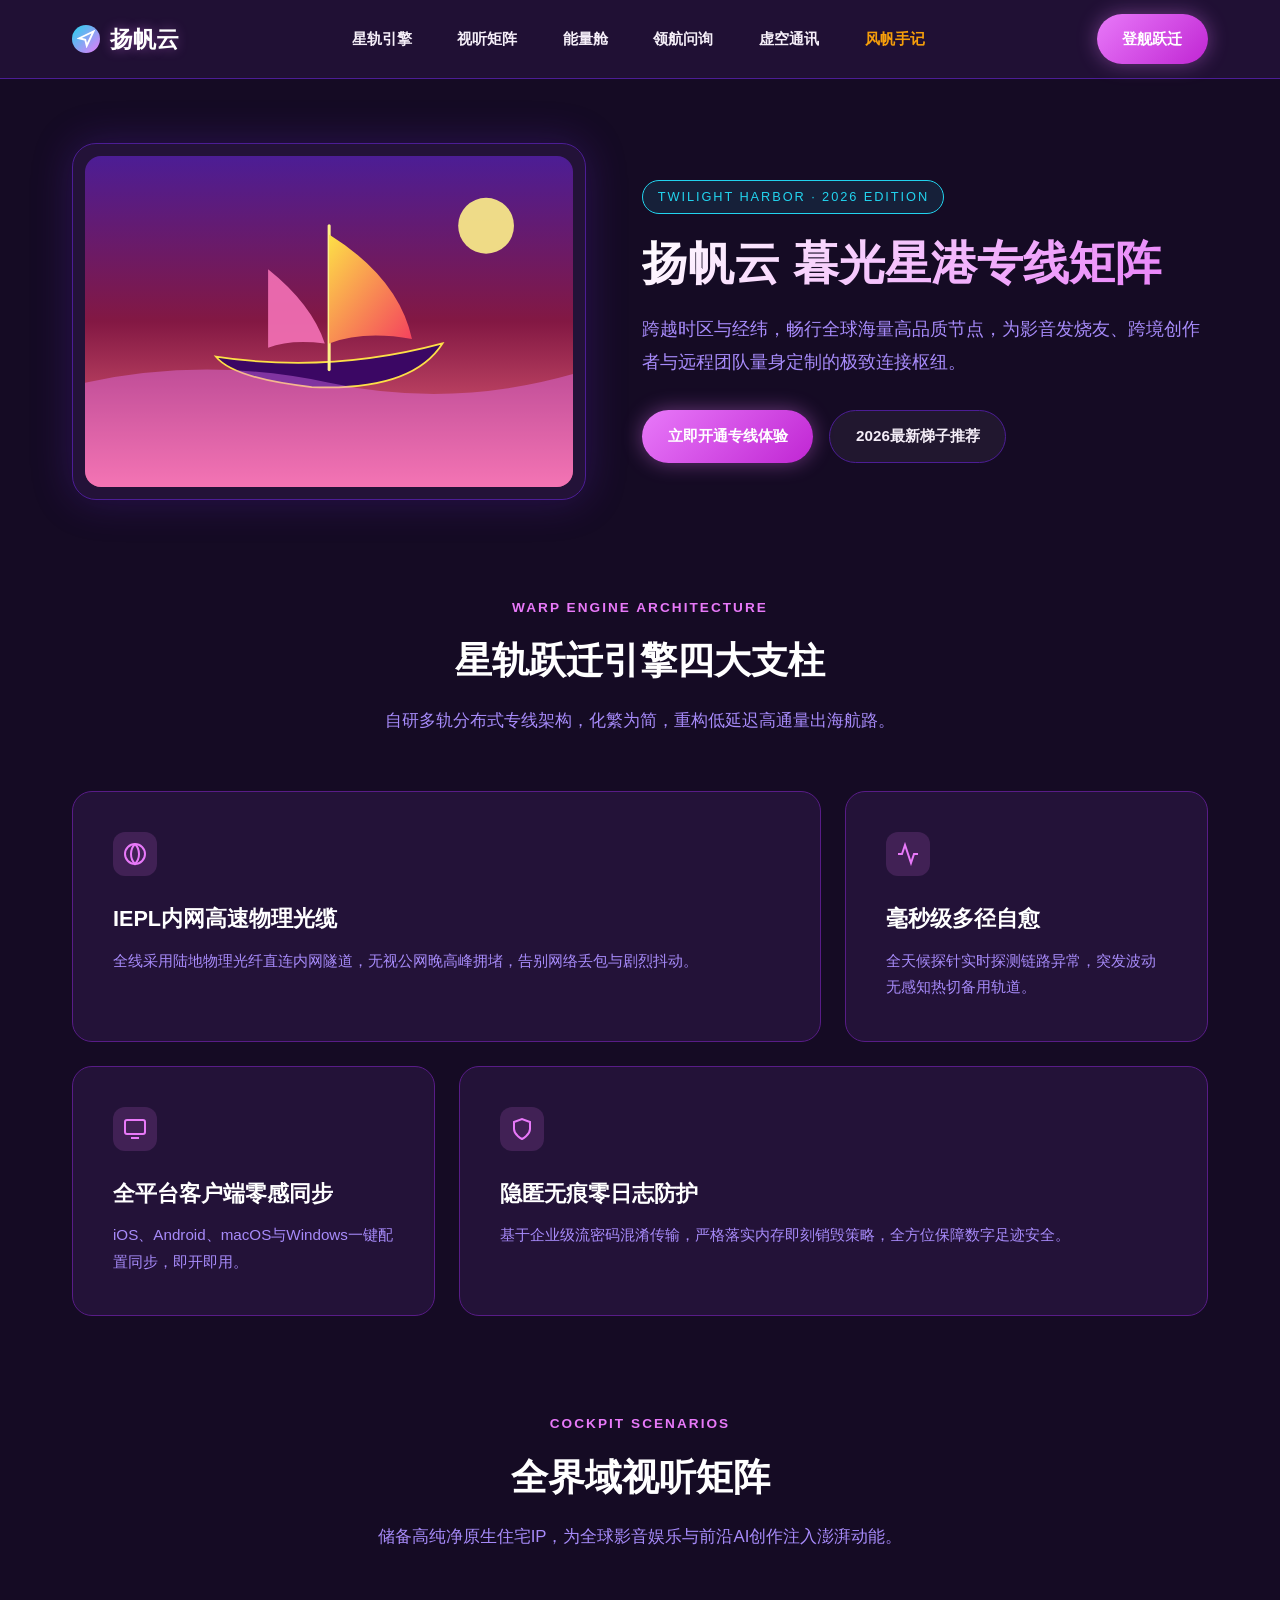
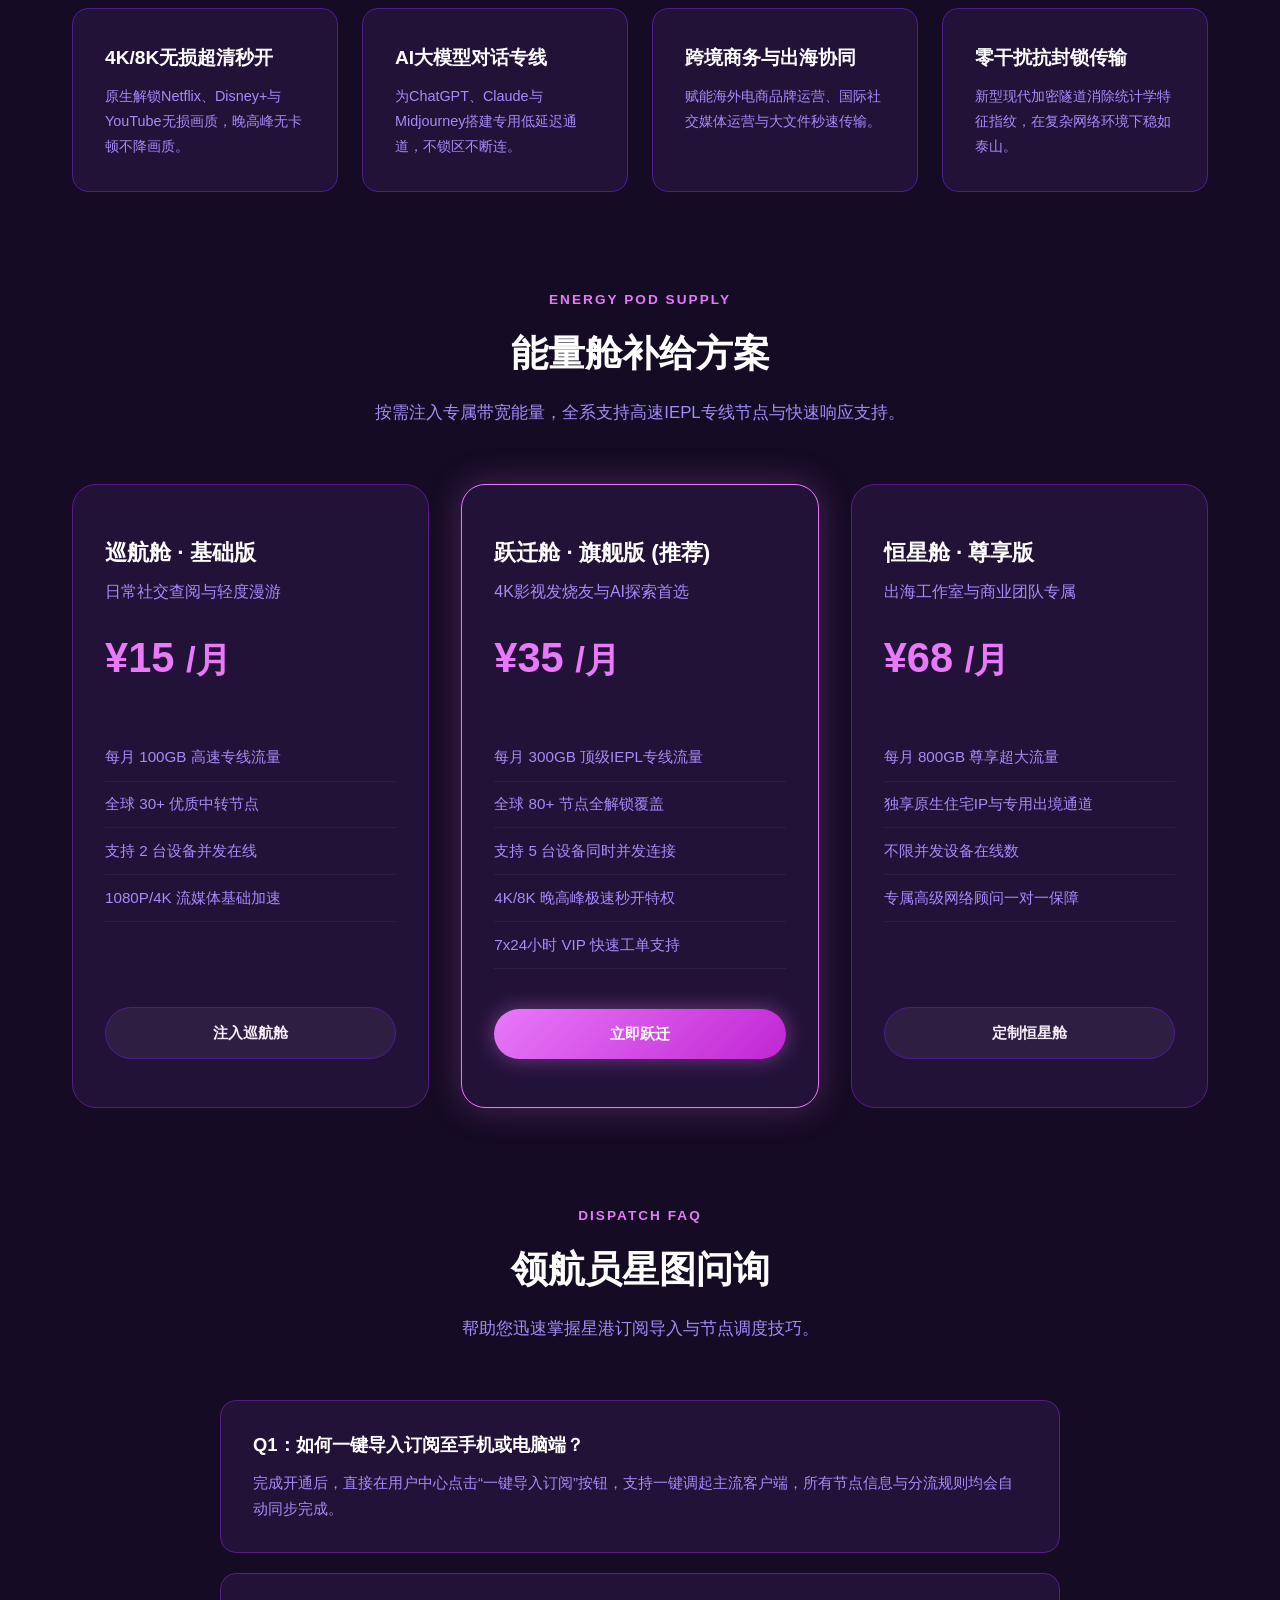
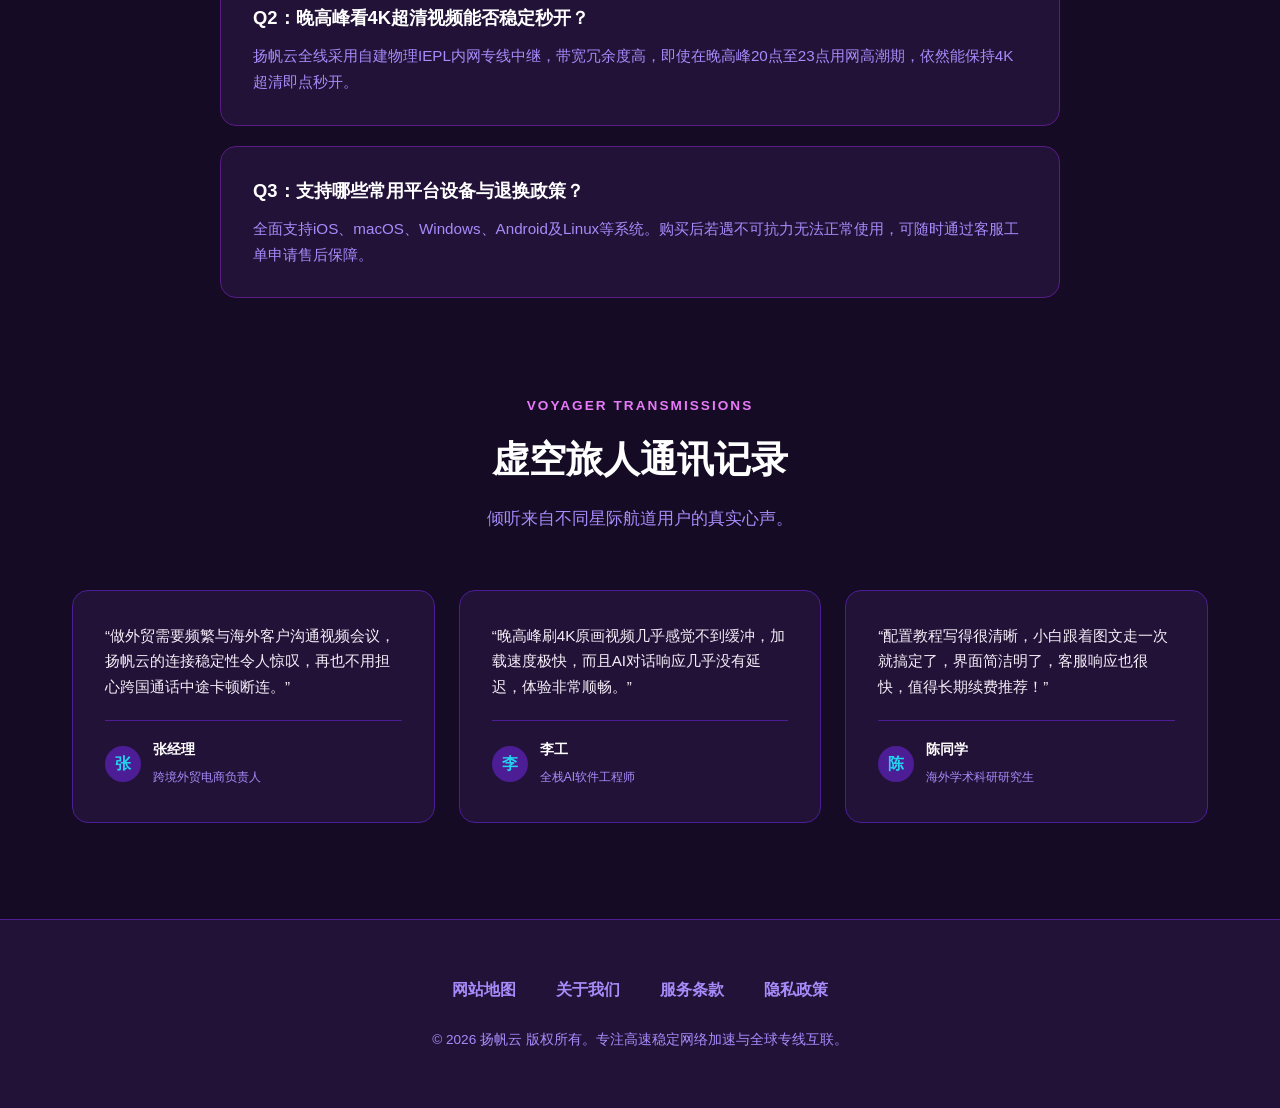
==== index.html @ 1bbfc643 "Deploy yangfanyunjc.mom landing page with unique design style" ====
<!DOCTYPE html>
<html lang="zh-CN">
<head>
  <meta charset="UTF-8">
  <meta name="viewport" content="width=device-width, initial-scale=1.0">
  <title>扬帆云官网 - 暮光星港高速IEPL专线机场推荐与网络加速服务</title>
  <meta name="description" content="扬帆云专业提供高速IEPL内网专线网络加速服务，晚高峰4K秒开不卡顿，BGP三网中转节点极速秒开，流媒体与AI工具原生解锁，便宜好用机场推荐。">
  <meta name="keywords" content="扬帆云,扬帆云官网,网络加速,极速秒开,机场推荐,IEPL专线,4K秒开,流媒体解锁,外贸网络专线">
  <link rel="canonical" href="https://yangfanyunjc.mom/">
  <meta property="og:title" content="扬帆云官网 - 暮光星港高速IEPL专线机场推荐">
  <meta property="og:description" content="扬帆云全线采用企业级BGP与IEPL内网专线，晚高峰极速秒开，4K无损播放。">
  <meta property="og:image" content="https://yangfanyunjc.mom/og-preview.svg">
  <meta property="og:url" content="https://yangfanyunjc.mom/">
  <meta property="og:type" content="website">
  <link rel="stylesheet" href="style.css">
  <script type="application/ld+json">
  {
    "@context": "https://schema.org",
    "@type": "Product",
    "name": "扬帆云",
    "brand": {
      "@type": "Brand",
      "name": "扬帆云"
    },
    "description": "扬帆云高速IEPL专线与BGP网络加速中继服务，支持4K秒开流媒体与智能全平台客户端。",
    "offers": {
      "@type": "AggregateOffer",
      "priceCurrency": "CNY",
      "lowPrice": "15.00",
      "highPrice": "68.00",
      "offerCount": "3"
    }
  }
  </script>
</head>
<body>
  <header class="site-header">
    <div class="nav-container">
      <a href="index.html" class="brand-logo" aria-label="扬帆云首页">
        <span class="logo-orb">
          <svg width="18" height="18" viewBox="0 0 24 24" fill="none" stroke="#FFF" stroke-width="2.5"><polygon points="3 11 22 2 13 21 11 13 3 11"/></svg>
        </span>
        <span>扬帆云</span>
      </a>
      <nav class="nav-links" aria-label="全站导航">
        <a href="#warp">星轨引擎</a>
        <a href="#matrix">视听矩阵</a>
        <a href="#pods">能量舱</a>
        <a href="#faq">领航问询</a>
        <a href="#comm">虚空通讯</a>
        <a href="windward-notes.html" class="nav-hub-link">风帆手记</a>
      </nav>
      <div class="nav-cta">
        <a href="https://ww012.twilightaff.com/#/?code=A56DH1Af" class="btn btn-primary" rel="nofollow" target="_blank">登舰跃迁</a>
      </div>
    </div>
  </header>

  <main>
    <!-- Reverse Split Hero (Left: Celestial Airship Canvas, Right: Space-Age Copy) -->
    <section class="hero-celestial">
      <div class="hero-canvas-box">
        <svg viewBox="0 0 560 380" fill="none" xmlns="http://www.w3.org/2000/svg" class="hero-illus" role="img" aria-label="扬帆云暮光紫霞飞空风帆船图">
  <defs>
    <linearGradient id="twilightSky3" x1="0" y1="0" x2="0" y2="1"><stop offset="0%" stop-color="#4C1D95"/><stop offset="50%" stop-color="#831843"/><stop offset="100%" stop-color="#FB7185"/></linearGradient>
    <linearGradient id="glowSail3" x1="0" y1="0" x2="1" y2="1"><stop offset="0%" stop-color="#FDE047"/><stop offset="100%" stop-color="#F43F5E"/></linearGradient>
  </defs>
  <rect width="560" height="380" fill="url(#twilightSky3)"/>
  <circle cx="460" cy="80" r="32" fill="#FEF08A" opacity="0.9"/>
  <g class="sky-schooner-float3">
    <path d="M150 230 Q280 250 410 215 Q375 270 260 265 Q170 255 150 230 Z" fill="#3B0764" stroke="#FDE047" stroke-width="2"/>
    <line x1="280" y1="80" x2="280" y2="245" stroke="#FEF08A" stroke-width="3.5" stroke-linecap="round"/>
    <path d="M280 90 Q360 140 375 210 Q320 200 280 215 Z" fill="url(#glowSail3)"/>
    <path d="M210 130 Q260 170 275 215 Q235 210 210 220 Z" fill="#F472B6" opacity="0.9"/>
  </g>
  <path class="wave-mid" d="M0 260 Q140 230 280 260 T560 250 L560 380 L0 380 Z" fill="#E879F9" opacity="0.4"/>
</svg>
      </div>
      <div class="hero-copy-block">
        <span class="sky-badge">TWILIGHT HARBOR · 2026 EDITION</span>
        <h1>扬帆云 暮光星港专线矩阵</h1>
        <p>跨越时区与经纬，畅行全球海量高品质节点，为影音发烧友、跨境创作者与远程团队量身定制的极致连接枢纽。</p>
        <div class="hero-cta-wrap">
          <a href="https://ww012.twilightaff.com/#/?code=A56DH1Af" class="btn btn-primary" rel="nofollow" target="_blank">立即开通专线体验</a>
          <a href="https://tizilab.net/paihang/" class="btn btn-secondary" target="_blank">2026最新梯子推荐</a>
        </div>
      </div>
    </section>

    <!-- Section 1: Asymmetric Bento Grid -->
    <section id="warp" class="celestial-section">
      <div class="celestial-header">
        <span class="celestial-tag">WARP ENGINE ARCHITECTURE</span>
        <h2>星轨跃迁引擎四大支柱</h2>
        <p>自研多轨分布式专线架构，化繁为简，重构低延迟高通量出海航路。</p>
      </div>
      <div class="bento-grid">
        <div class="bento-card wide">
          <div class="bento-icon">
            <svg width="24" height="24" viewBox="0 0 24 24" fill="none" stroke="currentColor" stroke-width="2"><circle cx="12" cy="12" r="10"/><path d="M12 2a14.5 14.5 0 0 0 0 20 14.5 14.5 0 0 0 0-20"/></svg>
          </div>
          <h3>IEPL内网高速物理光缆</h3>
          <p>全线采用陆地物理光纤直连内网隧道，无视公网晚高峰拥堵，告别网络丢包与剧烈抖动。</p>
        </div>
        <div class="bento-card">
          <div class="bento-icon">
            <svg width="24" height="24" viewBox="0 0 24 24" fill="none" stroke="currentColor" stroke-width="2"><polyline points="22 12 18 12 15 21 9 3 6 12 2 12"/></svg>
          </div>
          <h3>毫秒级多径自愈</h3>
          <p>全天候探针实时探测链路异常，突发波动无感知热切备用轨道。</p>
        </div>
        <div class="bento-card">
          <div class="bento-icon">
            <svg width="24" height="24" viewBox="0 0 24 24" fill="none" stroke="currentColor" stroke-width="2"><rect x="2" y="3" width="20" height="14" rx="2"/><line x1="8" y1="21" x2="16" y2="21"/></svg>
          </div>
          <h3>全平台客户端零感同步</h3>
          <p>iOS、Android、macOS与Windows一键配置同步，即开即用。</p>
        </div>
        <div class="bento-card wide">
          <div class="bento-icon">
            <svg width="24" height="24" viewBox="0 0 24 24" fill="none" stroke="currentColor" stroke-width="2"><path d="M12 22s8-4 8-10V5l-8-3-8 3v7c0 6 8 10 8 10z"/></svg>
          </div>
          <h3>隐匿无痕零日志防护</h3>
          <p>基于企业级流密码混淆传输，严格落实内存即刻销毁策略，全方位保障数字足迹安全。</p>
        </div>
      </div>
    </section>

    <!-- Section 2: 4 Cockpit Matrix Cards -->
    <section id="matrix" class="celestial-section">
      <div class="celestial-header">
        <span class="celestial-tag">COCKPIT SCENARIOS</span>
        <h2>全界域视听矩阵</h2>
        <p>储备高纯净原生住宅IP，为全球影音娱乐与前沿AI创作注入澎湃动能。</p>
      </div>
      <div class="matrix-grid">
        <div class="matrix-card">
          <h3>4K/8K无损超清秒开</h3>
          <p>原生解锁Netflix、Disney+与YouTube无损画质，晚高峰无卡顿不降画质。</p>
        </div>
        <div class="matrix-card">
          <h3>AI大模型对话专线</h3>
          <p>为ChatGPT、Claude与Midjourney搭建专用低延迟通道，不锁区不断连。</p>
        </div>
        <div class="matrix-card">
          <h3>跨境商务与出海协同</h3>
          <p>赋能海外电商品牌运营、国际社交媒体运营与大文件秒速传输。</p>
        </div>
        <div class="matrix-card">
          <h3>零干扰抗封锁传输</h3>
          <p>新型现代加密隧道消除统计学特征指纹，在复杂网络环境下稳如泰山。</p>
        </div>
      </div>
    </section>

    <!-- Section 3: Energy Pods (Pricing) -->
    <section id="pods" class="celestial-section">
      <div class="celestial-header">
        <span class="celestial-tag">ENERGY POD SUPPLY</span>
        <h2>能量舱补给方案</h2>
        <p>按需注入专属带宽能量，全系支持高速IEPL专线节点与快速响应支持。</p>
      </div>
      <div class="energy-pod-grid">
        <div class="energy-pod">
          <div class="pod-title">巡航舱 · 基础版</div>
          <p style="color:var(--muted)">日常社交查阅与轻度漫游</p>
          <div class="pod-price">¥15 <small>/月</small></div>
          <ul class="pod-features">
            <li>每月 100GB 高速专线流量</li>
            <li>全球 30+ 优质中转节点</li>
            <li>支持 2 台设备并发在线</li>
            <li>1080P/4K 流媒体基础加速</li>
          </ul>
          <a href="https://ww012.twilightaff.com/#/?code=A56DH1Af" class="btn btn-secondary" rel="nofollow" target="_blank">注入巡航舱</a>
        </div>
        <div class="energy-pod featured">
          <div class="pod-title">跃迁舱 · 旗舰版 (推荐)</div>
          <p style="color:var(--muted)">4K影视发烧友与AI探索首选</p>
          <div class="pod-price">¥35 <small>/月</small></div>
          <ul class="pod-features">
            <li>每月 300GB 顶级IEPL专线流量</li>
            <li>全球 80+ 节点全解锁覆盖</li>
            <li>支持 5 台设备同时并发连接</li>
            <li>4K/8K 晚高峰极速秒开特权</li>
            <li>7x24小时 VIP 快速工单支持</li>
          </ul>
          <a href="https://ww012.twilightaff.com/#/?code=A56DH1Af" class="btn btn-primary" rel="nofollow" target="_blank">立即跃迁</a>
        </div>
        <div class="energy-pod">
          <div class="pod-title">恒星舱 · 尊享版</div>
          <p style="color:var(--muted)">出海工作室与商业团队专属</p>
          <div class="pod-price">¥68 <small>/月</small></div>
          <ul class="pod-features">
            <li>每月 800GB 尊享超大流量</li>
            <li>独享原生住宅IP与专用出境通道</li>
            <li>不限并发设备在线数</li>
            <li>专属高级网络顾问一对一保障</li>
          </ul>
          <a href="https://ww012.twilightaff.com/#/?code=A56DH1Af" class="btn btn-secondary" rel="nofollow" target="_blank">定制恒星舱</a>
        </div>
      </div>
    </section>

    <!-- Section 4: Star FAQ -->
    <section id="faq" class="celestial-section">
      <div class="celestial-header">
        <span class="celestial-tag">DISPATCH FAQ</span>
        <h2>领航员星图问询</h2>
        <p>帮助您迅速掌握星港订阅导入与节点调度技巧。</p>
      </div>
      <div class="star-faq-list">
        <div class="star-faq-card">
          <h3>Q1：如何一键导入订阅至手机或电脑端？</h3>
          <p>完成开通后，直接在用户中心点击“一键导入订阅”按钮，支持一键调起主流客户端，所有节点信息与分流规则均会自动同步完成。</p>
        </div>
        <div class="star-faq-card">
          <h3>Q2：晚高峰看4K超清视频能否稳定秒开？</h3>
          <p>扬帆云全线采用自建物理IEPL内网专线中继，带宽冗余度高，即使在晚高峰20点至23点用网高潮期，依然能保持4K超清即点秒开。</p>
        </div>
        <div class="star-faq-card">
          <h3>Q3：支持哪些常用平台设备与退换政策？</h3>
          <p>全面支持iOS、macOS、Windows、Android及Linux等系统。购买后若遇不可抗力无法正常使用，可随时通过客服工单申请售后保障。</p>
        </div>
      </div>
    </section>

    <!-- Section 5: Comm Records -->
    <section id="comm" class="celestial-section">
      <div class="celestial-header">
        <span class="celestial-tag">VOYAGER TRANSMISSIONS</span>
        <h2>虚空旅人通讯记录</h2>
        <p>倾听来自不同星际航道用户的真实心声。</p>
      </div>
      <div class="comm-grid">
        <div class="comm-card">
          <p>“做外贸需要频繁与海外客户沟通视频会议，扬帆云的连接稳定性令人惊叹，再也不用担心跨国通话中途卡顿断连。”</p>
          <div class="comm-user"><div class="comm-avatar">张</div><div class="comm-meta"><h4>张经理</h4><span>跨境外贸电商负责人</span></div></div>
        </div>
        <div class="comm-card">
          <p>“晚高峰刷4K原画视频几乎感觉不到缓冲，加载速度极快，而且AI对话响应几乎没有延迟，体验非常顺畅。”</p>
          <div class="comm-user"><div class="comm-avatar">李</div><div class="comm-meta"><h4>李工</h4><span>全栈AI软件工程师</span></div></div>
        </div>
        <div class="comm-card">
          <p>“配置教程写得很清晰，小白跟着图文走一次就搞定了，界面简洁明了，客服响应也很快，值得长期续费推荐！”</p>
          <div class="comm-user"><div class="comm-avatar">陈</div><div class="comm-meta"><h4>陈同学</h4><span>海外学术科研研究生</span></div></div>
        </div>
      </div>
    </section>
  </main>

  <footer class="site-footer">
    <div class="footer-container">
      <div class="footer-links">
        <a href="sitemap.html">网站地图</a>
        <a href="about.html">关于我们</a>
        <a href="terms.html">服务条款</a>
        <a href="privacy.html">隐私政策</a>
      </div>
      <p class="copyright">&copy; 2026 扬帆云 版权所有。专注高速稳定网络加速与全球专线互联。</p>
    </div>
  </footer>
</body>
</html>
---- style.css ----
/* yangfanyunjc.mom - Twilight Celestial Airship (Dark Mode) */
:root {
  --bg: #150B24;
  --surface: #231238;
  --surface-glow: #2E1848;
  --neon-violet: #E879F9;
  --neon-cyan: #22D3EE;
  --amber-glow: #F59E0B;
  --text: #F5EEF8;
  --muted: #A78BFA;
  --border: #4C1D95;
  --card-border: #581C87;
}

* { box-sizing: border-box; margin: 0; padding: 0; }
body {
  font-family: -apple-system, BlinkMacSystemFont, "Segoe UI", Roboto, "PingFang SC", sans-serif;
  background-color: var(--bg);
  color: var(--text);
  line-height: 1.75;
}
a { color: var(--neon-cyan); text-decoration: none; transition: all 0.2s; }
a:visited { color: var(--neon-cyan); }
a:hover { color: var(--neon-violet); text-shadow: 0 0 8px rgba(232, 121, 249, 0.6); }

/* Floating Dark Frosted Pill Header */
.site-header {
  background: rgba(35, 18, 56, 0.85);
  backdrop-filter: blur(12px);
  border-bottom: 1px solid var(--border);
  position: sticky;
  top: 0;
  z-index: 100;
}
.nav-container {
  max-width: 1200px;
  margin: 0 auto;
  padding: 0.85rem 2rem;
  display: flex;
  justify-content: space-between;
  align-items: center;
  gap: 1.5rem;
}
.brand-logo {
  display: flex;
  align-items: center;
  gap: 0.65rem;
  font-size: 1.45rem;
  font-weight: 900;
  color: #FFF;
  text-shadow: 0 0 12px rgba(232, 121, 249, 0.4);
}
.logo-orb {
  width: 28px;
  height: 28px;
  border-radius: 50%;
  background: linear-gradient(135deg, var(--neon-cyan), var(--neon-violet));
  display: flex;
  align-items: center;
  justify-content: center;
}
.nav-links {
  display: flex;
  align-items: center;
  gap: 1.25rem;
  flex-wrap: wrap;
}
.nav-links a {
  font-size: 0.95rem;
  font-weight: 600;
  color: var(--text);
  padding: 0.35rem 0.8rem;
  border-radius: 9999px;
  transition: all 0.2s;
}
.nav-links a:hover {
  background: rgba(232, 121, 249, 0.15);
  color: var(--neon-violet);
}
.nav-links .nav-hub-link {
  color: var(--amber-glow);
  font-weight: 700;
}

.btn {
  display: inline-flex;
  align-items: center;
  justify-content: center;
  padding: 0.75rem 1.6rem;
  font-weight: 700;
  font-size: 0.95rem;
  border-radius: 9999px;
  cursor: pointer;
  transition: all 0.25s ease;
  border: none;
}
.btn-primary {
  background: linear-gradient(135deg, var(--neon-violet) 0%, #C026D3 100%);
  color: #FFF !important;
  box-shadow: 0 0 20px rgba(232, 121, 249, 0.4);
}
.btn-primary:hover {
  box-shadow: 0 0 30px rgba(232, 121, 249, 0.7);
  transform: translateY(-2px);
}
.btn-secondary {
  background: rgba(255, 255, 255, 0.05);
  color: var(--text) !important;
  border: 1px solid var(--border);
}
.btn-secondary:hover {
  border-color: var(--neon-cyan);
  color: var(--neon-cyan) !important;
}

/* Reverse Split Hero (Left: Celestial Airship Canvas, Right: Futuristic Fantasy Copy) */
.hero-celestial {
  max-width: 1200px;
  margin: 4rem auto 5rem auto;
  padding: 0 2rem;
  display: grid;
  grid-template-columns: 1fr 1.1fr;
  gap: 3.5rem;
  align-items: center;
}
.hero-canvas-box {
  background: var(--surface);
  border: 1px solid var(--border);
  border-radius: 24px;
  padding: 12px;
  box-shadow: 0 0 40px rgba(109, 40, 217, 0.25);
}
.hero-illus { width: 100%; height: auto; display: block; border-radius: 16px; }

@keyframes schoonerFloat {
  0%, 100% { transform: translateY(0) rotate(0.8deg); }
  50% { transform: translateY(-9px) rotate(-1deg); }
}
.sky-schooner-float3 { animation: schoonerFloat 5.5s ease-in-out infinite; transform-origin: center bottom; }

.hero-copy-block .sky-badge {
  display: inline-block;
  padding: 0.3rem 0.9rem;
  background: rgba(34, 211, 238, 0.1);
  border: 1px solid var(--neon-cyan);
  color: var(--neon-cyan);
  border-radius: 9999px;
  font-size: 0.8rem;
  letter-spacing: 0.15em;
  margin-bottom: 1.25rem;
  text-transform: uppercase;
}
.hero-copy-block h1 {
  font-size: 2.9rem;
  line-height: 1.25;
  font-weight: 900;
  margin-bottom: 1.25rem;
  background: linear-gradient(135deg, #FFF 0%, var(--neon-violet) 100%);
  -webkit-background-clip: text;
  -webkit-text-fill-color: transparent;
}
.hero-copy-block p {
  font-size: 1.15rem;
  color: var(--muted);
  line-height: 1.8;
  margin-bottom: 2rem;
}
.hero-cta-wrap { display: flex; gap: 1rem; flex-wrap: wrap; }

/* Dark Sections */
.celestial-section {
  max-width: 1200px;
  margin: 6rem auto;
  padding: 0 2rem;
}
.celestial-header {
  text-align: center;
  max-width: 760px;
  margin: 0 auto 3.5rem auto;
}
.celestial-tag {
  color: var(--neon-violet);
  font-weight: 700;
  font-size: 0.85rem;
  letter-spacing: 0.15em;
  text-transform: uppercase;
  margin-bottom: 0.6rem;
  display: block;
}
.celestial-header h2 {
  font-size: 2.3rem;
  font-weight: 900;
  color: #FFF;
  margin-bottom: 0.75rem;
}
.celestial-header p { color: var(--muted); font-size: 1.05rem; }

/* Asymmetric Glowing Bento Grid */
.bento-grid {
  display: grid;
  grid-template-columns: repeat(3, 1fr);
  gap: 1.5rem;
}
.bento-card {
  background: var(--surface);
  border: 1px solid var(--card-border);
  border-radius: 20px;
  padding: 2.5rem;
  transition: all 0.25s ease;
}
.bento-card:hover {
  border-color: var(--neon-violet);
  box-shadow: 0 0 25px rgba(232, 121, 249, 0.25);
  transform: translateY(-3px);
}
.bento-card.wide { grid-column: span 2; }
.bento-icon {
  width: 44px;
  height: 44px;
  border-radius: 12px;
  background: rgba(232, 121, 249, 0.15);
  display: flex;
  align-items: center;
  justify-content: center;
  color: var(--neon-violet);
  margin-bottom: 1.5rem;
}
.bento-card h3 { font-size: 1.35rem; color: #FFF; margin-bottom: 0.6rem; }
.bento-card p { color: var(--muted); font-size: 0.95rem; }

/* 4 Cockpit Matrix Cards */
.matrix-grid {
  display: grid;
  grid-template-columns: repeat(4, 1fr);
  gap: 1.5rem;
}
.matrix-card {
  background: var(--surface);
  border: 1px solid var(--border);
  border-radius: 16px;
  padding: 2rem;
}
.matrix-card h3 { font-size: 1.2rem; color: #FFF; margin-bottom: 0.6rem; }
.matrix-card p { color: var(--muted); font-size: 0.9rem; }

/* Pricing: Cyber-Fantasy Energy Pods */
.energy-pod-grid {
  display: grid;
  grid-template-columns: 1fr 1fr 1fr;
  gap: 2rem;
}
.energy-pod {
  background: var(--surface);
  border: 1px solid var(--card-border);
  border-radius: 24px;
  padding: 3rem 2rem;
  display: flex;
  flex-direction: column;
}
.energy-pod.featured {
  border-color: var(--neon-violet);
  box-shadow: 0 0 35px rgba(232, 121, 249, 0.25);
}
.pod-title { font-size: 1.4rem; color: #FFF; font-weight: 800; margin-bottom: 0.4rem; }
.pod-price { font-size: 2.6rem; font-weight: 900; color: var(--neon-violet); margin: 1rem 0; }
.pod-features { list-style: none; margin: 1.5rem 0 2.5rem 0; flex-grow: 1; }
.pod-features li { padding: 0.6rem 0; border-bottom: 1px solid rgba(255, 255, 255, 0.05); color: var(--muted); font-size: 0.95rem; }

/* Dark Mode Collapsible Panels */
.star-faq-list {
  max-width: 840px;
  margin: 0 auto;
  display: flex;
  flex-direction: column;
  gap: 1.25rem;
}
.star-faq-card {
  background: var(--surface);
  border: 1px solid var(--card-border);
  border-radius: 16px;
  padding: 1.8rem 2rem;
}
.star-faq-card h3 { font-size: 1.15rem; color: #FFF; margin-bottom: 0.5rem; }
.star-faq-card p { color: var(--muted); font-size: 0.95rem; }

/* Testimonials: Comm Records */
.comm-grid {
  display: grid;
  grid-template-columns: 1fr 1fr 1fr;
  gap: 1.5rem;
}
.comm-card {
  background: var(--surface);
  border: 1px solid var(--border);
  border-radius: 16px;
  padding: 2rem;
}
.comm-card p { color: var(--text); font-size: 0.95rem; line-height: 1.7; margin-bottom: 1.25rem; }
.comm-user { display: flex; align-items: center; gap: 0.75rem; border-top: 1px solid var(--border); padding-top: 1rem; }
.comm-avatar { width: 36px; height: 36px; border-radius: 50%; background: var(--border); display: flex; align-items: center; justify-content: center; color: var(--neon-cyan); font-weight: 700; }
.comm-meta h4 { font-size: 0.9rem; color: #FFF; }
.comm-meta span { font-size: 0.75rem; color: var(--muted); }

/* Page Container (Hub & Articles) */
.page-container {
  max-width: 880px;
  margin: 3.5rem auto;
  padding: 0 2rem;
}
.article-header {
  border-bottom: 1px solid var(--border);
  padding-bottom: 1.5rem;
  margin-bottom: 2.5rem;
}
.article-header h1 {
  font-size: 2.4rem;
  font-weight: 900;
  color: #FFF;
  line-height: 1.35;
  margin-bottom: 1rem;
}
.article-meta {
  color: var(--muted);
  font-size: 0.95rem;
  display: flex;
  gap: 1.5rem;
}
.article-body { font-size: 1.05rem; line-height: 1.9; color: var(--text); }
.article-body h2 {
  font-size: 1.65rem;
  font-weight: 900;
  color: #FFF;
  margin: 2.5rem 0 1rem 0;
  border-bottom: 1px solid var(--border);
  padding-bottom: 0.5rem;
}
.article-body h3 {
  font-size: 1.3rem;
  font-weight: 800;
  color: var(--neon-cyan);
  margin: 1.75rem 0 0.75rem 0;
}
.article-body p { margin-bottom: 1.4rem; }

/* Site Footer */
.site-footer {
  border-top: 1px solid var(--border);
  background: var(--surface);
  padding: 3.5rem 2rem;
  margin-top: 6rem;
}
.footer-container {
  max-width: 1200px;
  margin: 0 auto;
  display: flex;
  flex-direction: column;
  align-items: center;
  gap: 1.5rem;
}
.footer-links { display: flex; gap: 2.5rem; }
.footer-links a {
  font-size: 1rem;
  font-weight: 700;
  color: var(--muted);
}
.footer-links a:hover { color: var(--neon-cyan); }
.copyright { color: var(--muted); font-size: 0.85rem; }

@media (max-width: 768px) {
  .nav-container { flex-wrap: wrap; justify-content: center; padding: 1rem; }
  .nav-links { order: 3; width: 100%; justify-content: center; gap: 0.75rem; margin-top: 0.5rem; }
  .hero-celestial { grid-template-columns: 1fr; gap: 2.5rem; }
  .hero-copy-block h1 { font-size: 2.2rem; }
  .bento-grid, .matrix-grid, .energy-pod-grid, .comm-grid { grid-template-columns: 1fr; }
  .bento-card.wide { grid-column: span 1; }
  .footer-links { flex-wrap: wrap; justify-content: center; gap: 1.25rem; }
}
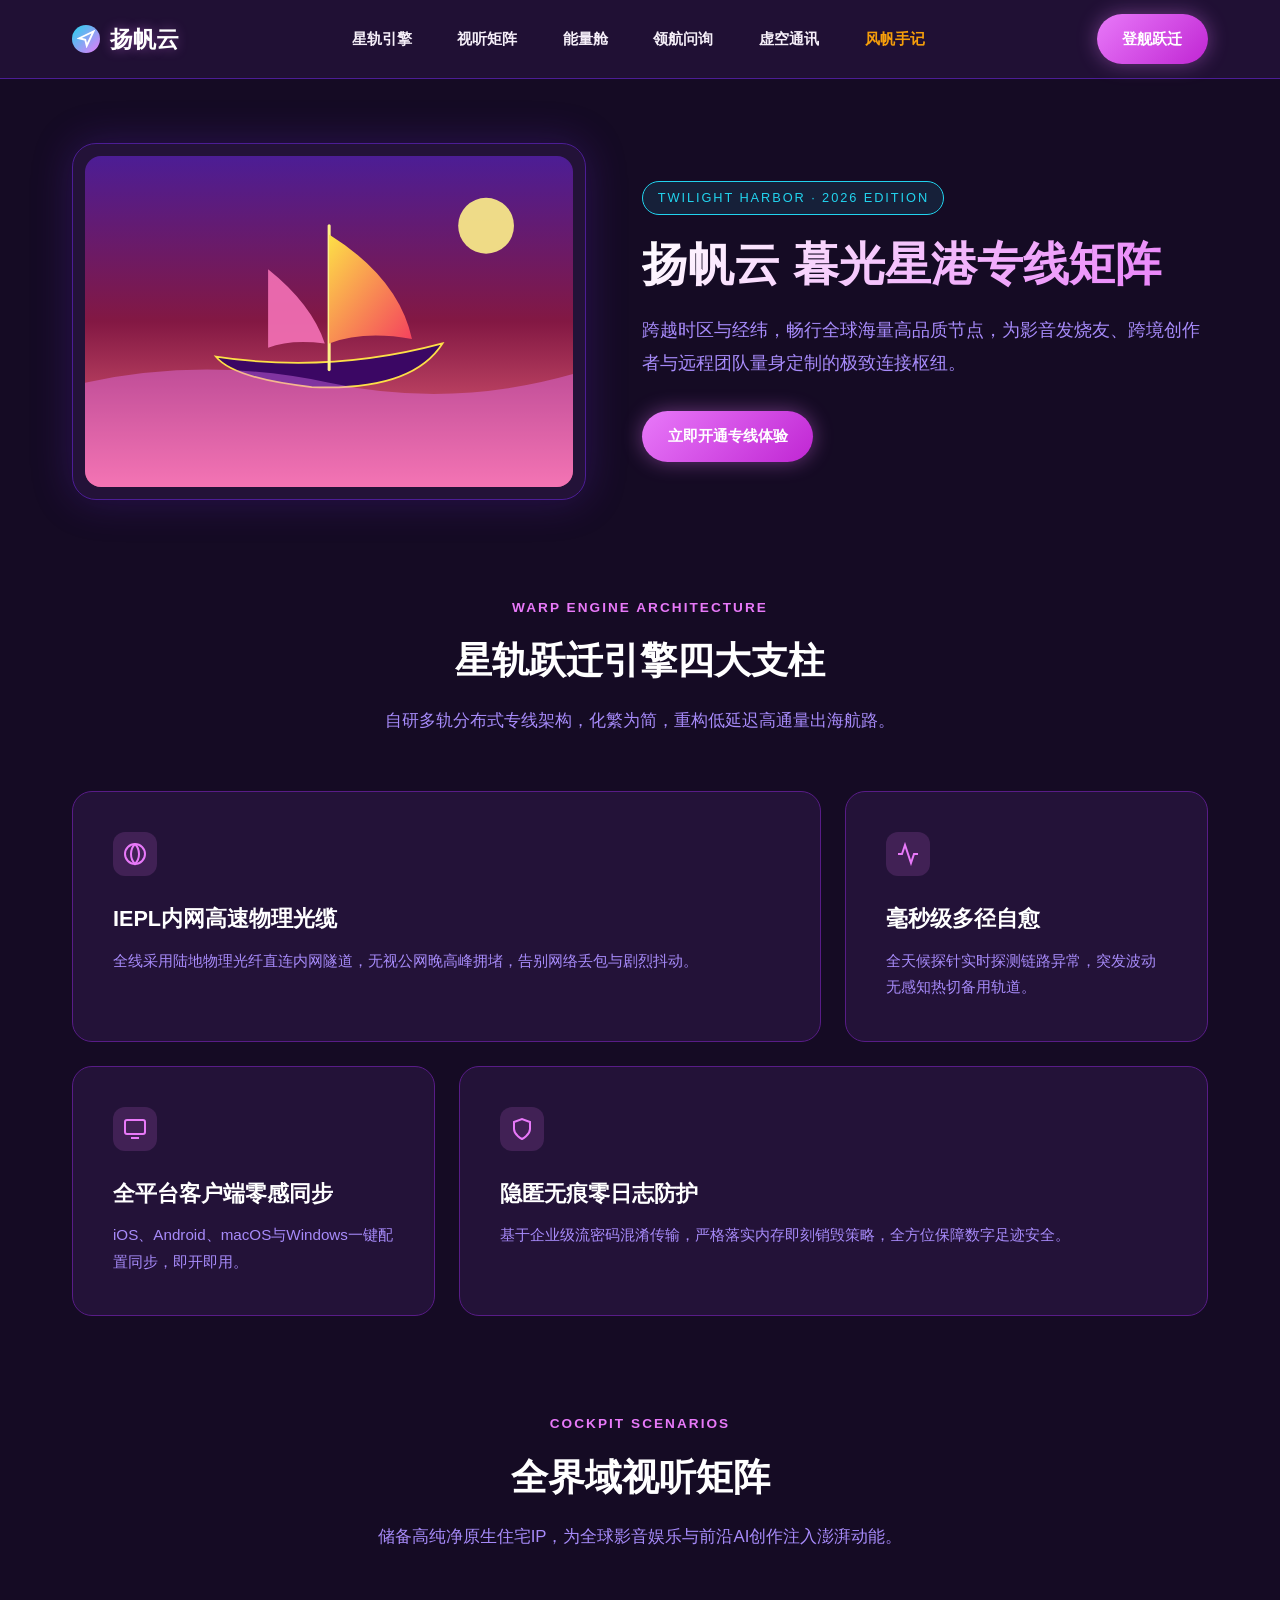
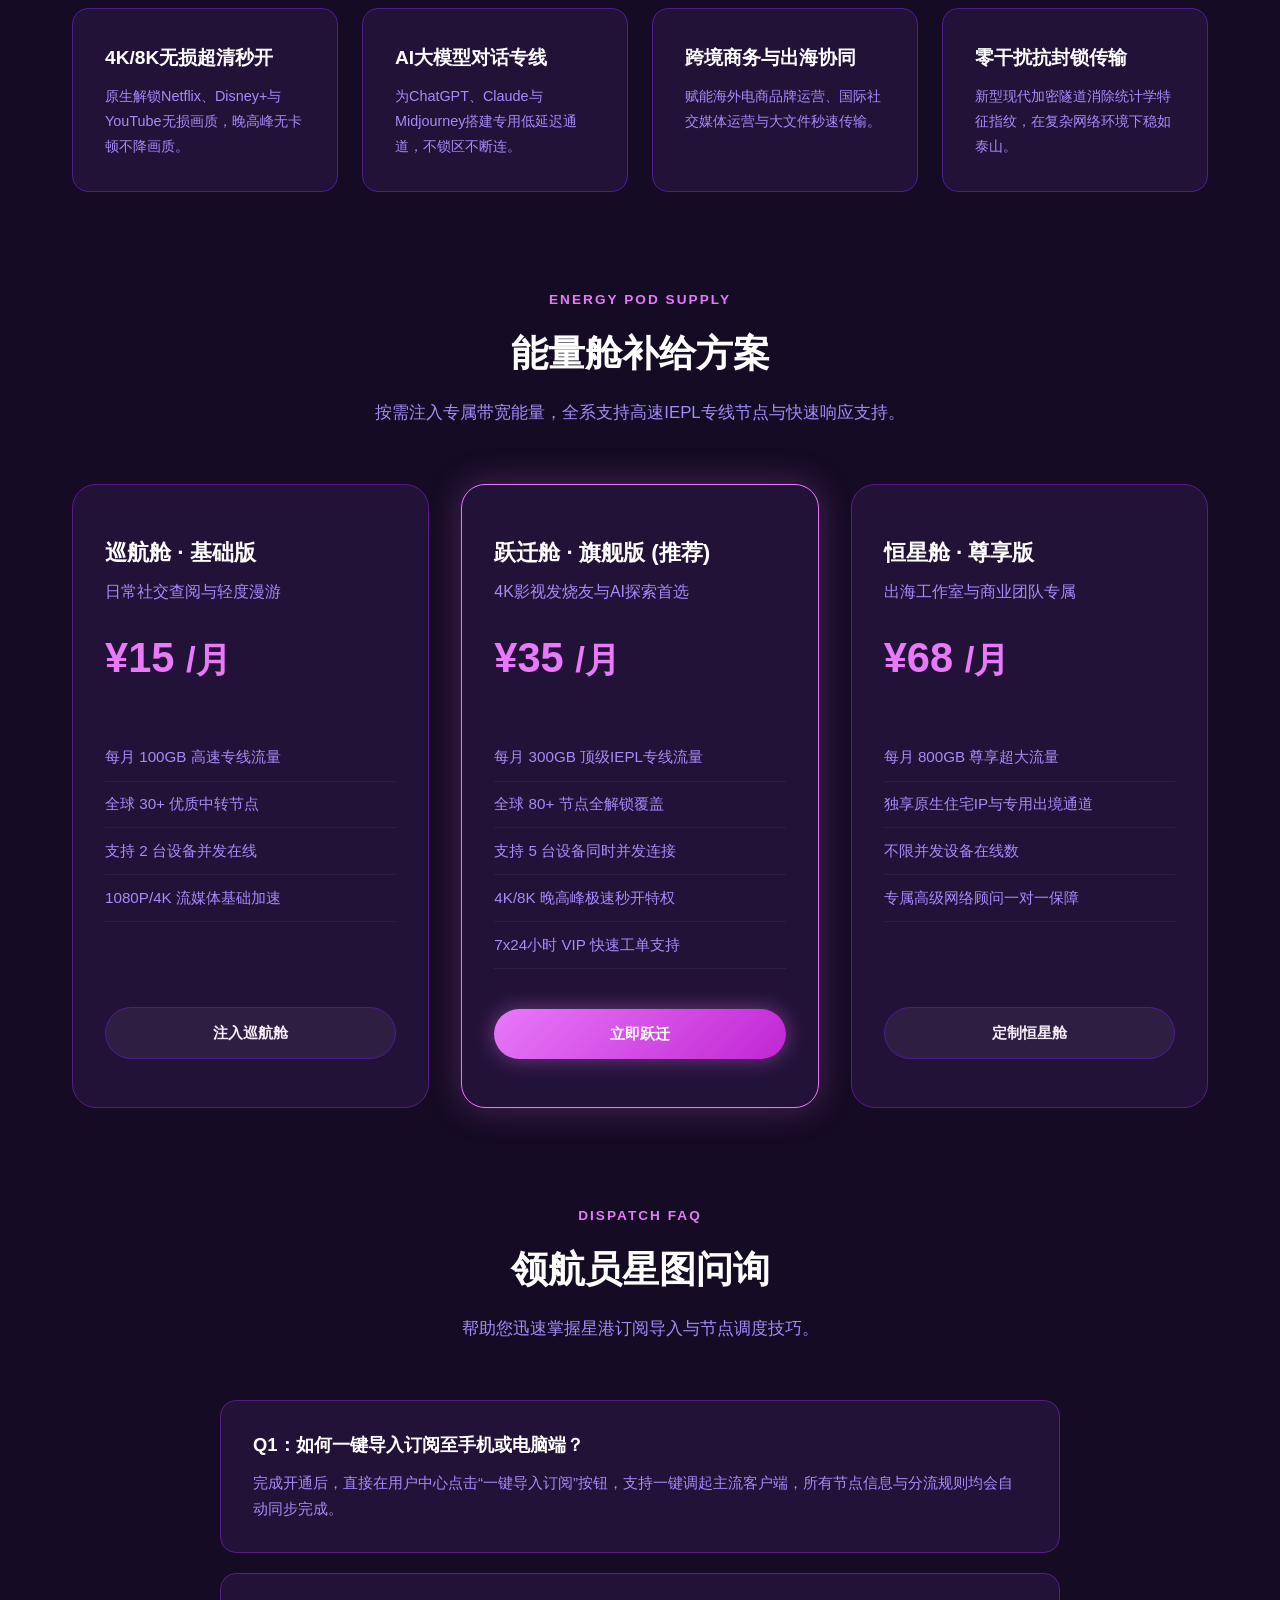
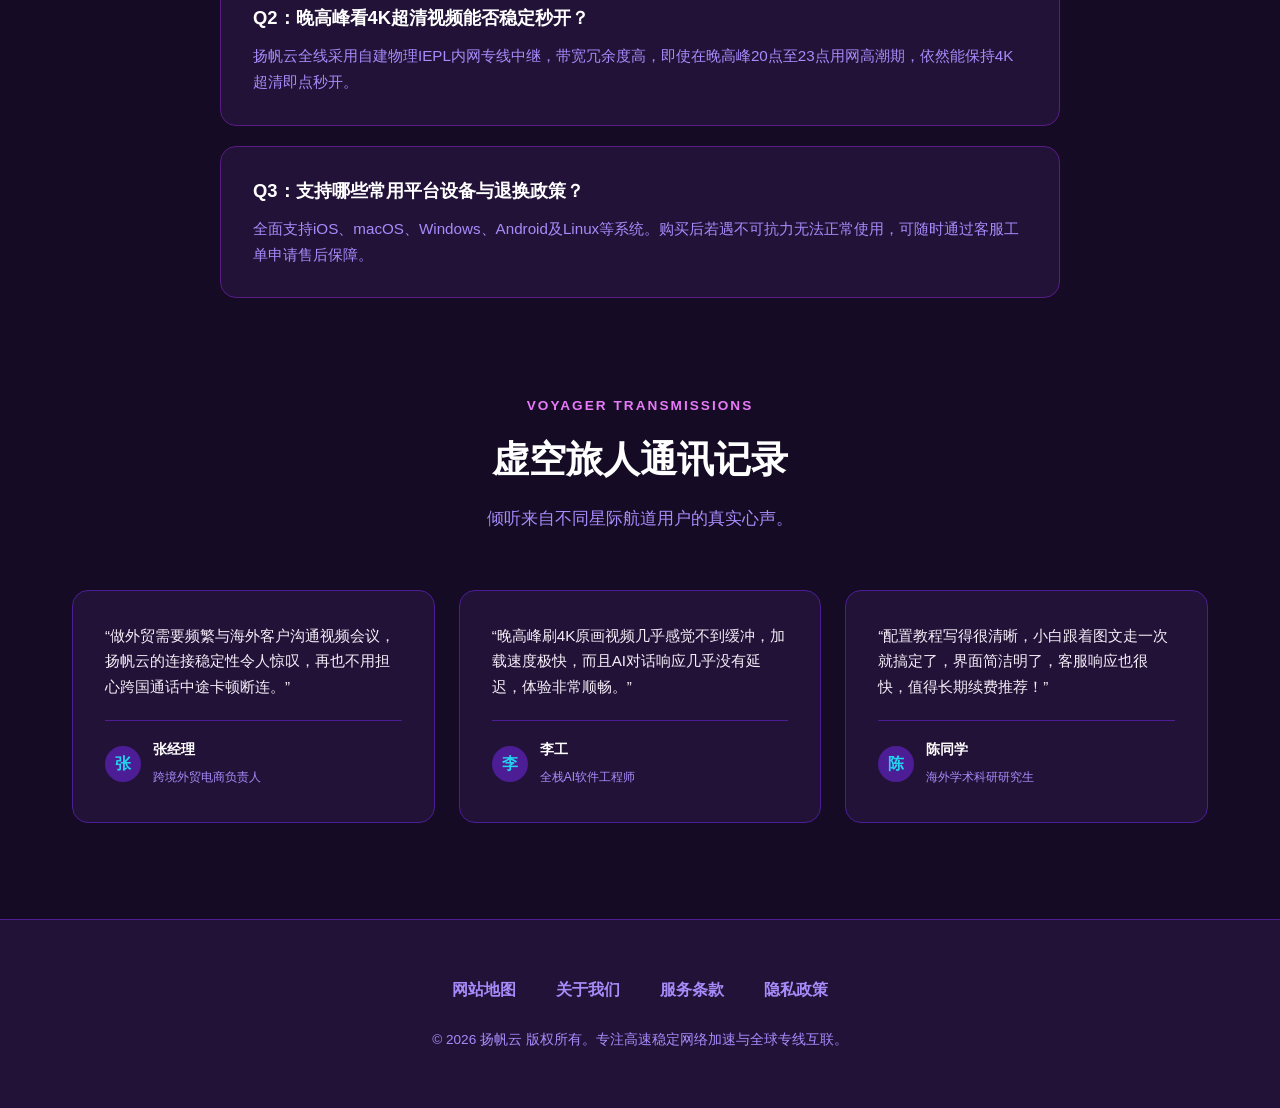
==== commit a35bb1e0: "fix: remove external blog links, desensitize subscription terms, and align official landing page sty" ====
--- a/index.html
+++ b/index.html
@@ -82,7 +82,7 @@
         <p>跨越时区与经纬，畅行全球海量高品质节点，为影音发烧友、跨境创作者与远程团队量身定制的极致连接枢纽。</p>
         <div class="hero-cta-wrap">
           <a href="https://ww012.twilightaff.com/#/?code=A56DH1Af" class="btn btn-primary" rel="nofollow" target="_blank">立即开通专线体验</a>
-          <a href="https://tizilab.net/paihang/" class="btn btn-secondary" target="_blank">2026最新梯子推荐</a>
+          
         </div>
       </div>
     </section>
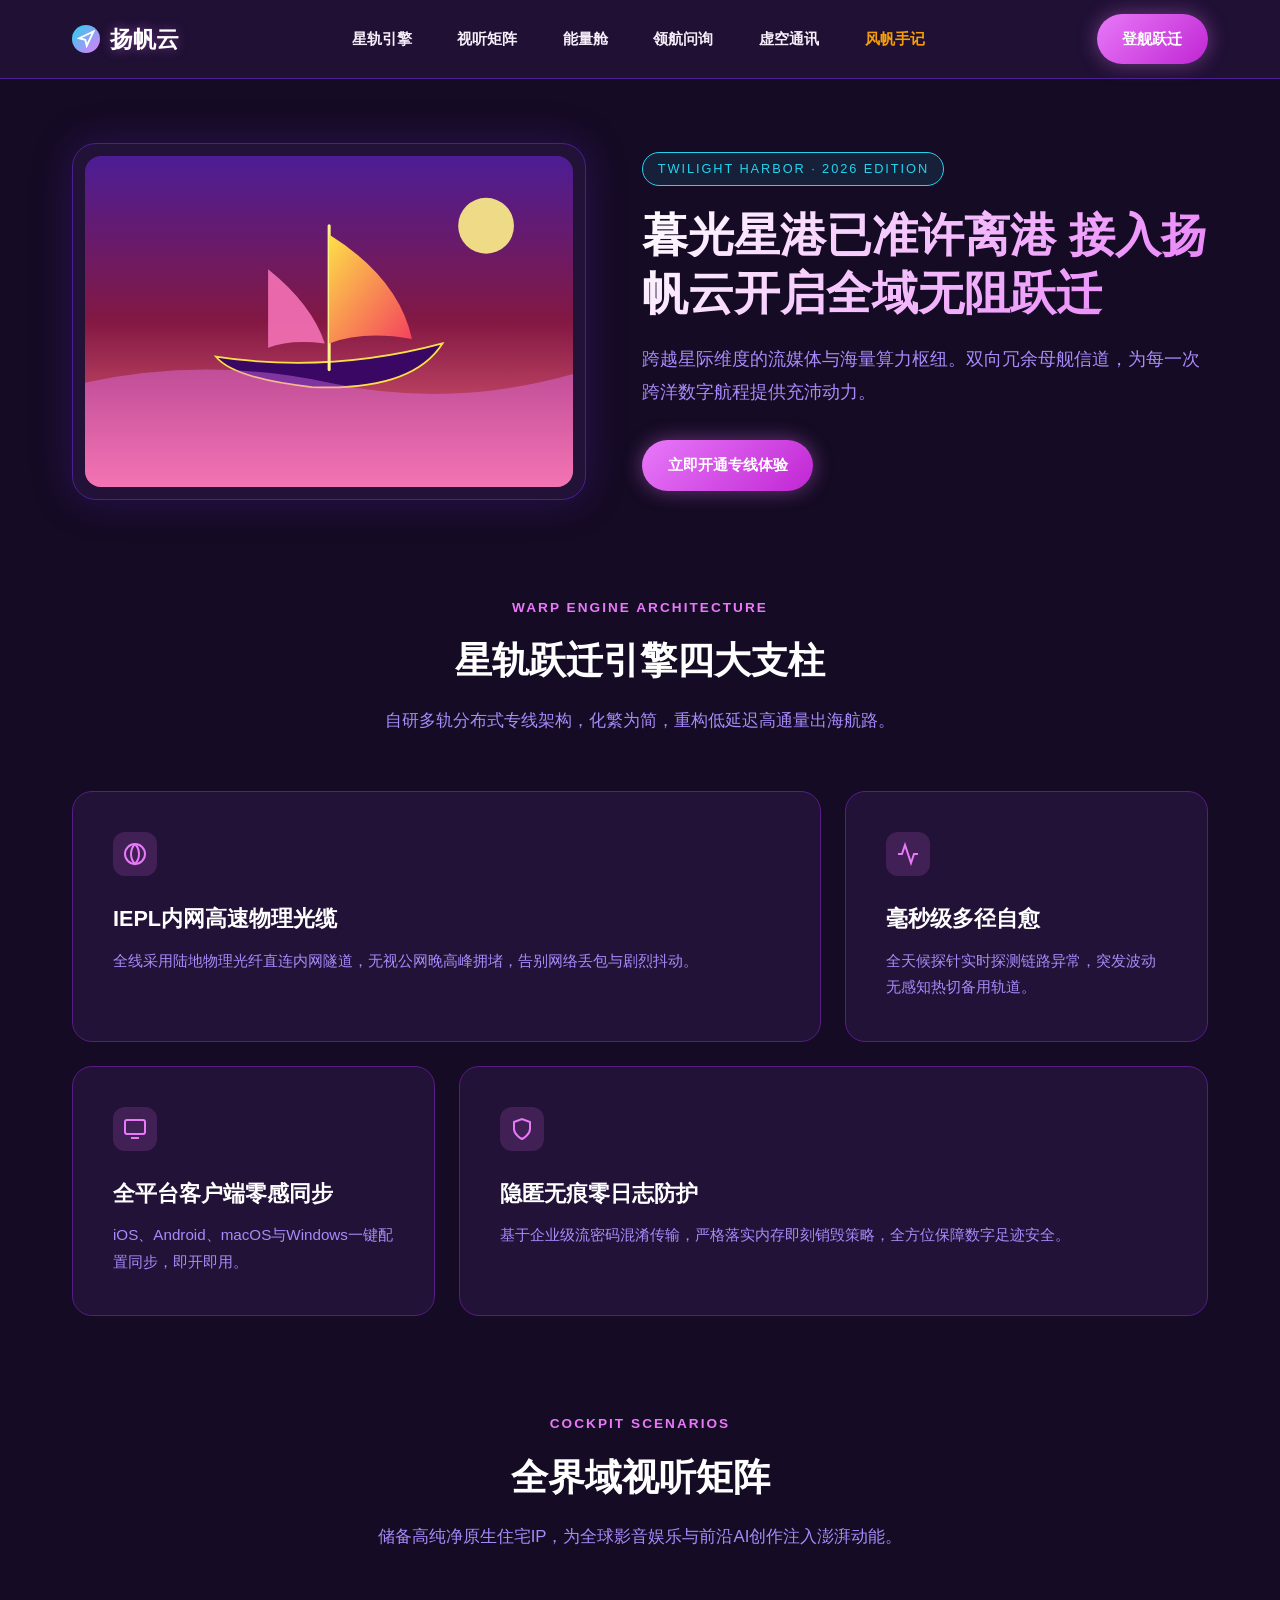
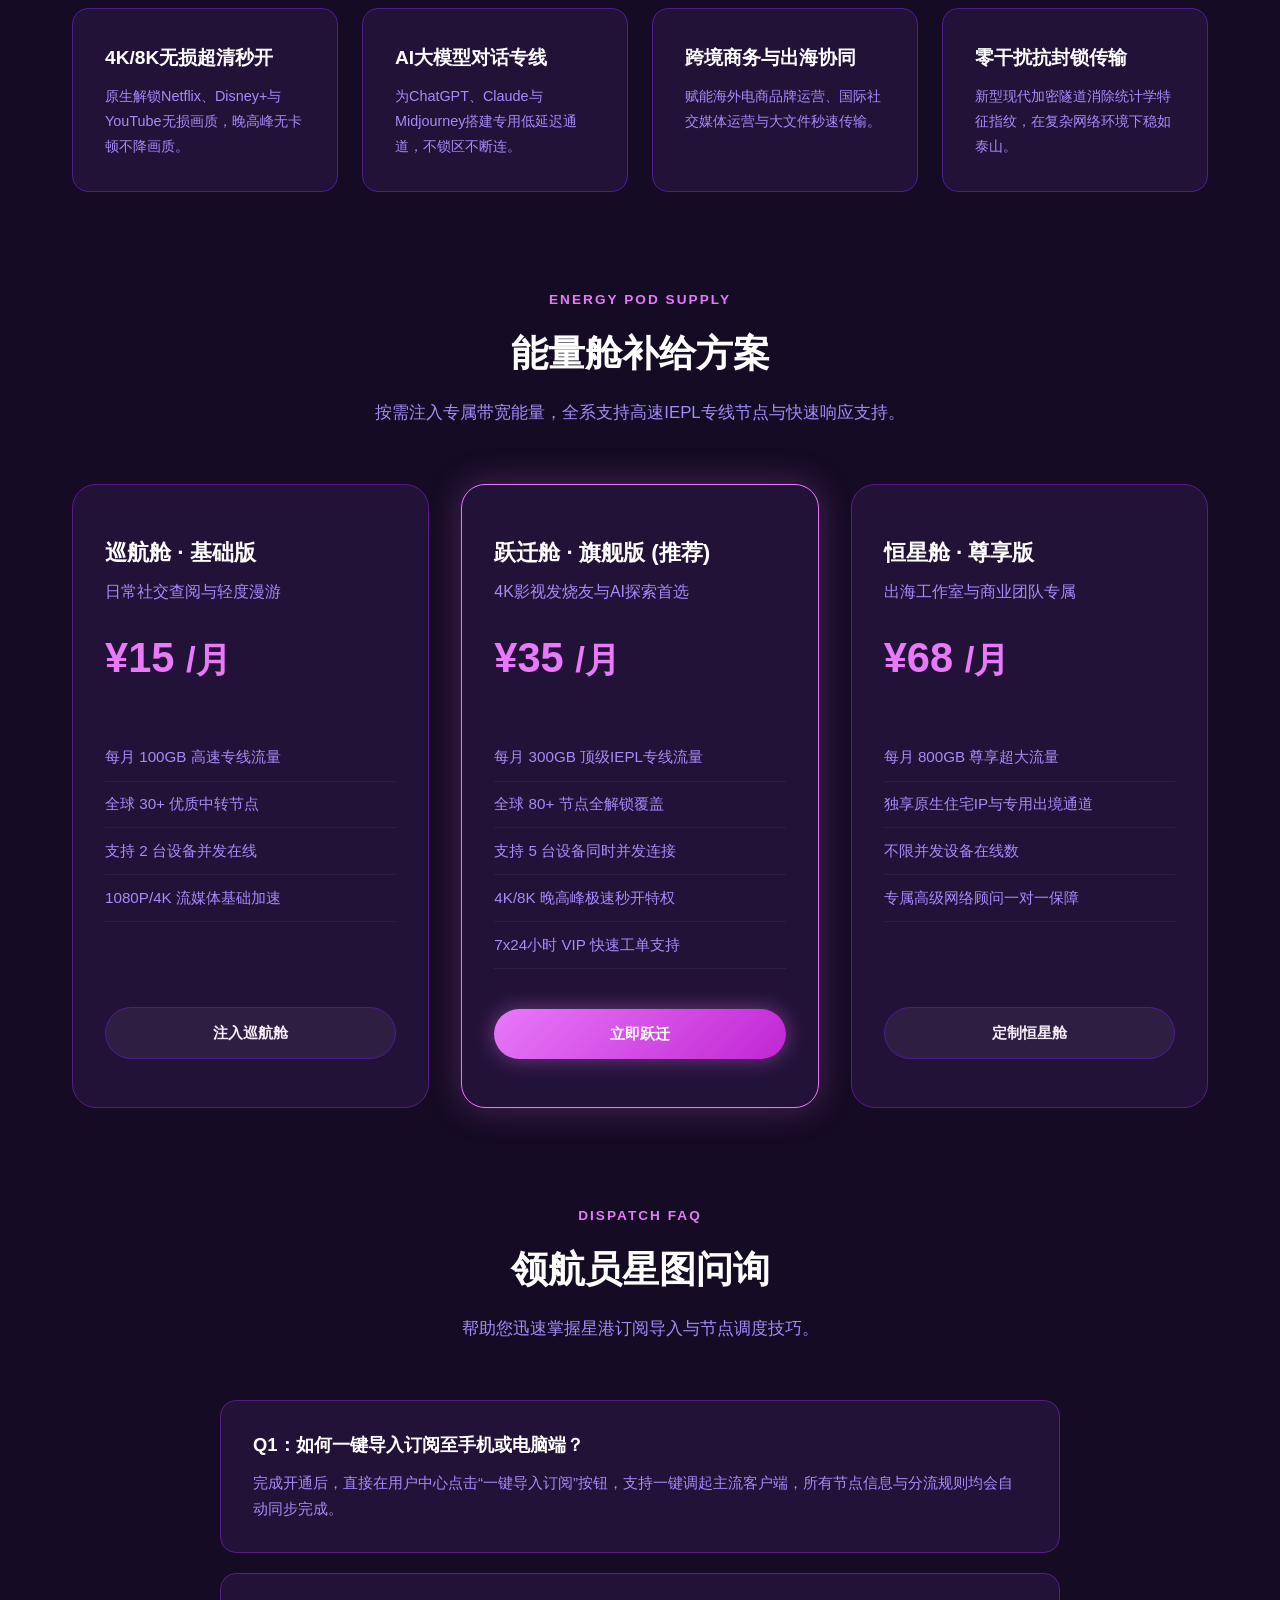
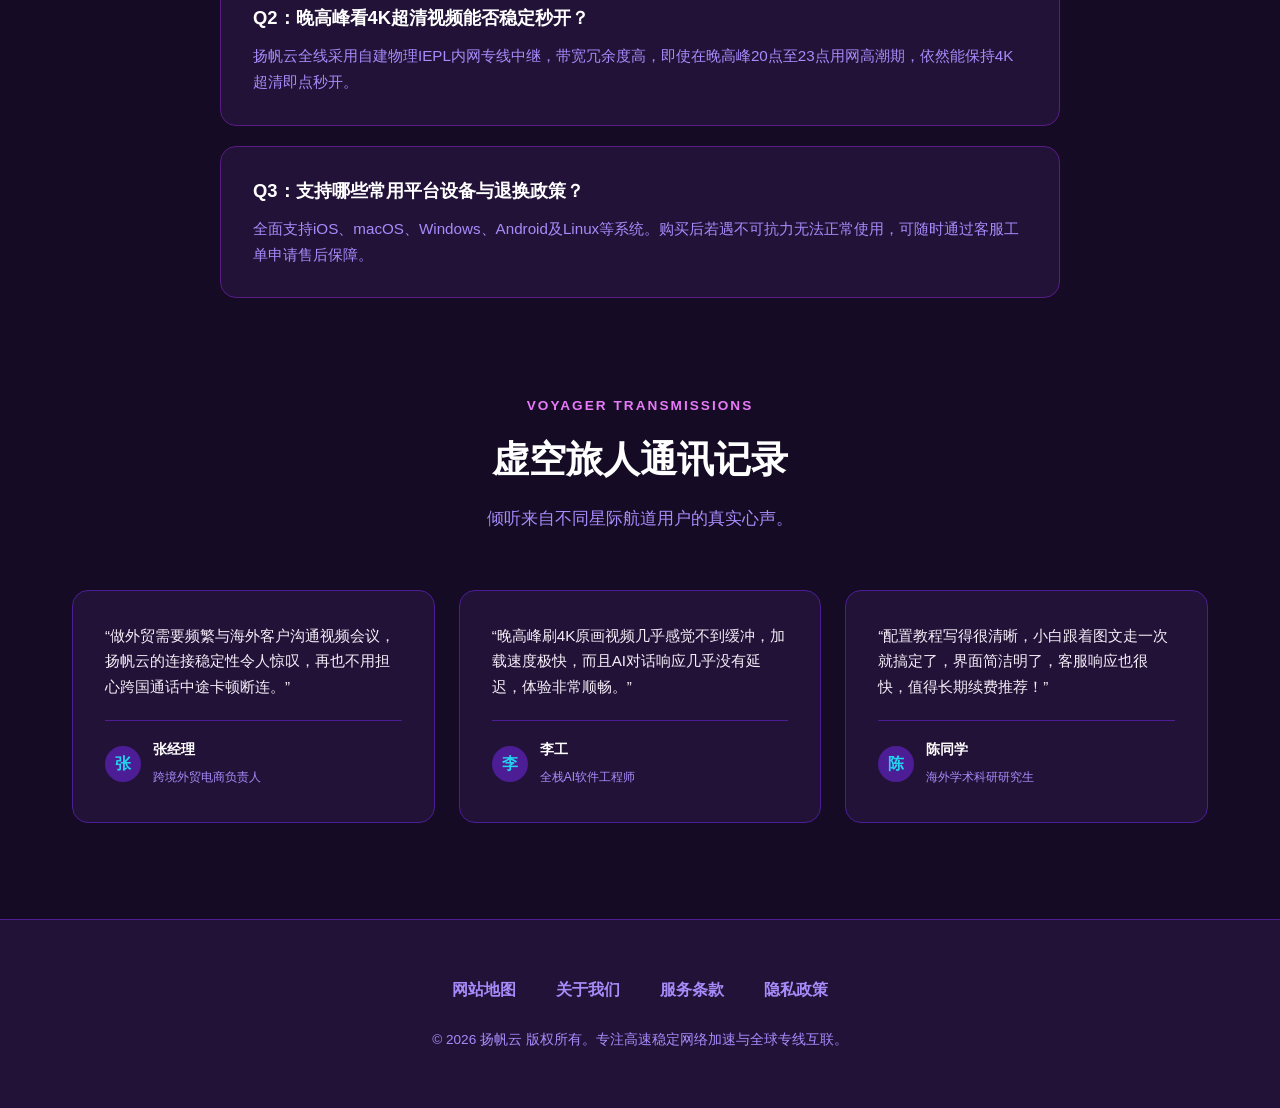
==== commit a7f715c8: "revert: restore original layout and structure prior to pricing changes while keeping bespoke hero in" ====
--- a/index.html
+++ b/index.html
@@ -3,7 +3,7 @@
 <head>
   <meta charset="UTF-8">
   <meta name="viewport" content="width=device-width, initial-scale=1.0">
-  <title>扬帆云官网 - 暮光星港高速IEPL专线机场推荐与网络加速服务</title>
+  <title>扬帆云专线服务 - 暮光星港高速IEPL专线机场推荐与网络加速服务</title>
   <meta name="description" content="扬帆云专业提供高速IEPL内网专线网络加速服务，晚高峰4K秒开不卡顿，BGP三网中转节点极速秒开，流媒体与AI工具原生解锁，便宜好用机场推荐。">
   <meta name="keywords" content="扬帆云,扬帆云官网,网络加速,极速秒开,机场推荐,IEPL专线,4K秒开,流媒体解锁,外贸网络专线">
   <link rel="canonical" href="https://yangfanyunjc.mom/">
@@ -78,8 +78,8 @@
       </div>
       <div class="hero-copy-block">
         <span class="sky-badge">TWILIGHT HARBOR · 2026 EDITION</span>
-        <h1>扬帆云 暮光星港专线矩阵</h1>
-        <p>跨越时区与经纬，畅行全球海量高品质节点，为影音发烧友、跨境创作者与远程团队量身定制的极致连接枢纽。</p>
+        <h1>暮光星港已准许离港 <span>接入扬帆云开启全域无阻跃迁</span></h1>
+        <p>跨越星际维度的流媒体与海量算力枢纽。双向冗余母舰信道，为每一次跨洋数字航程提供充沛动力。</p>
         <div class="hero-cta-wrap">
           <a href="https://ww012.twilightaff.com/#/?code=A56DH1Af" class="btn btn-primary" rel="nofollow" target="_blank">立即开通专线体验</a>
           
